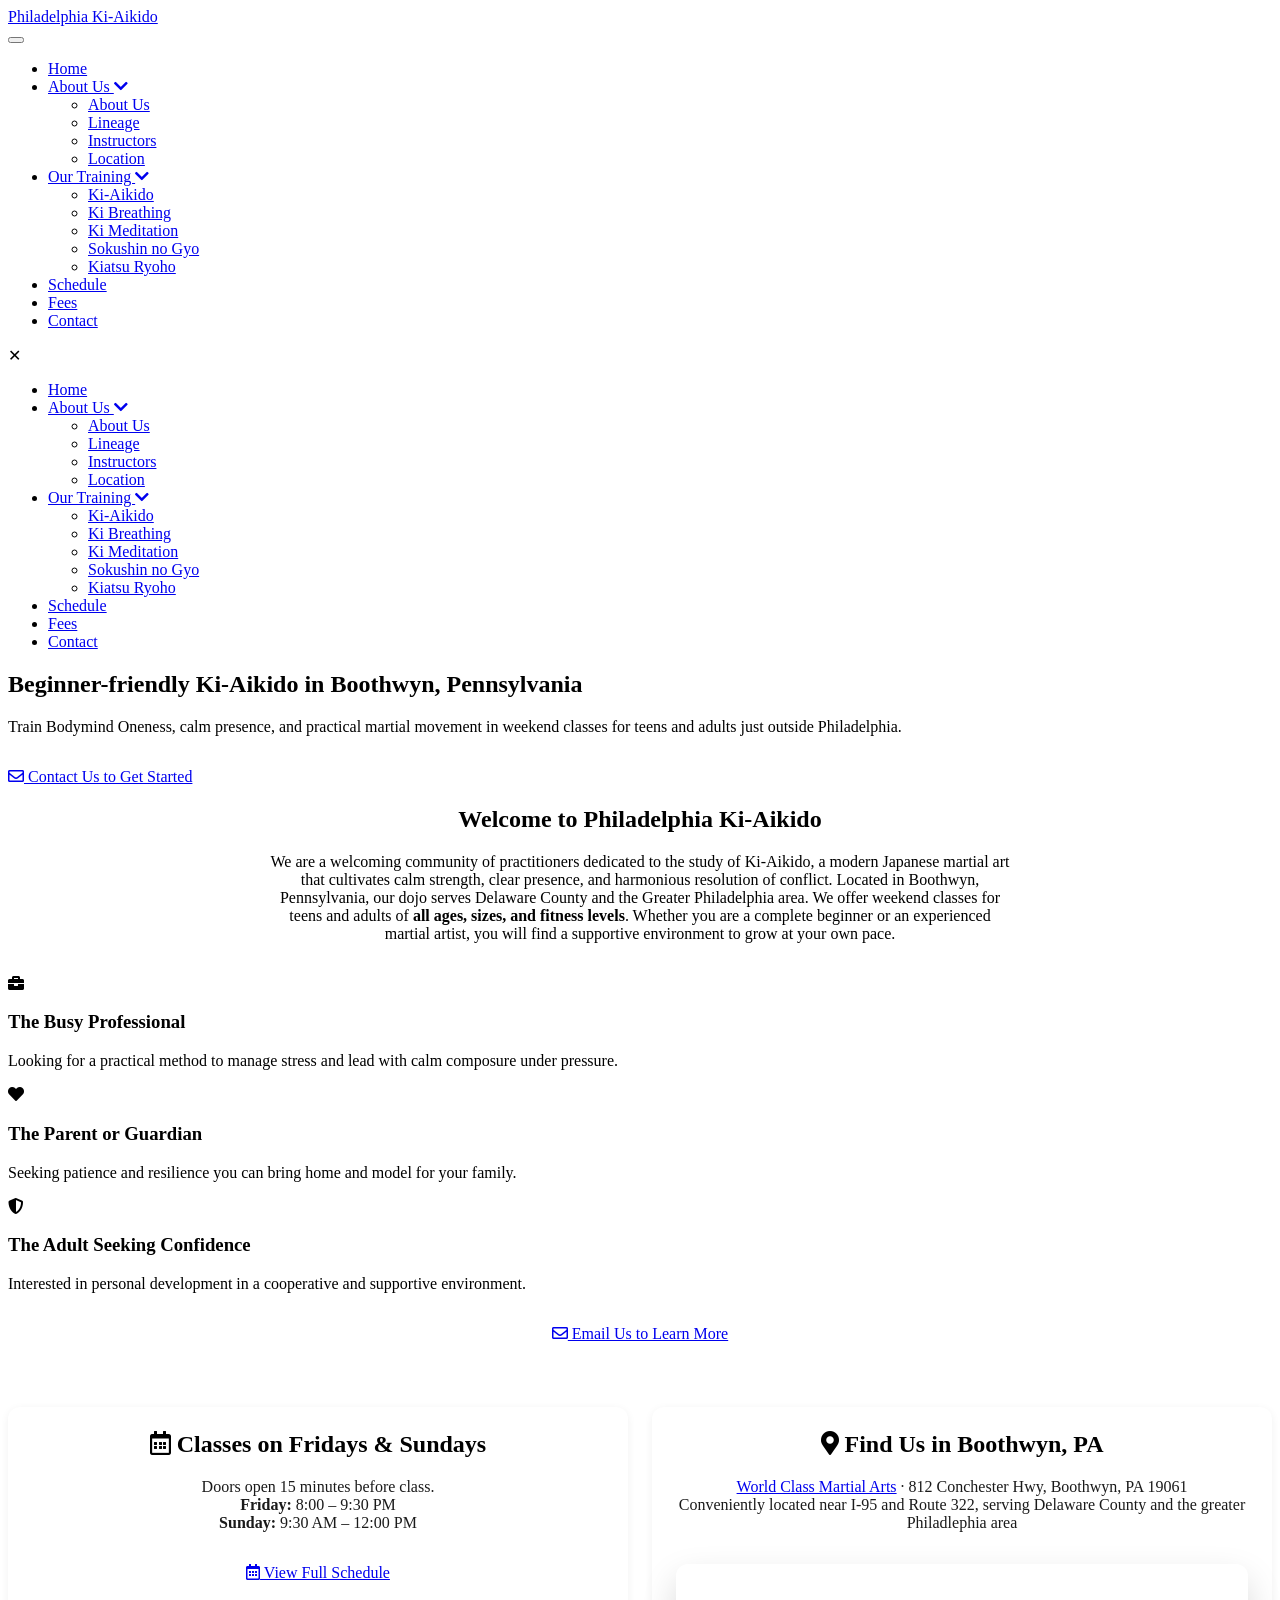
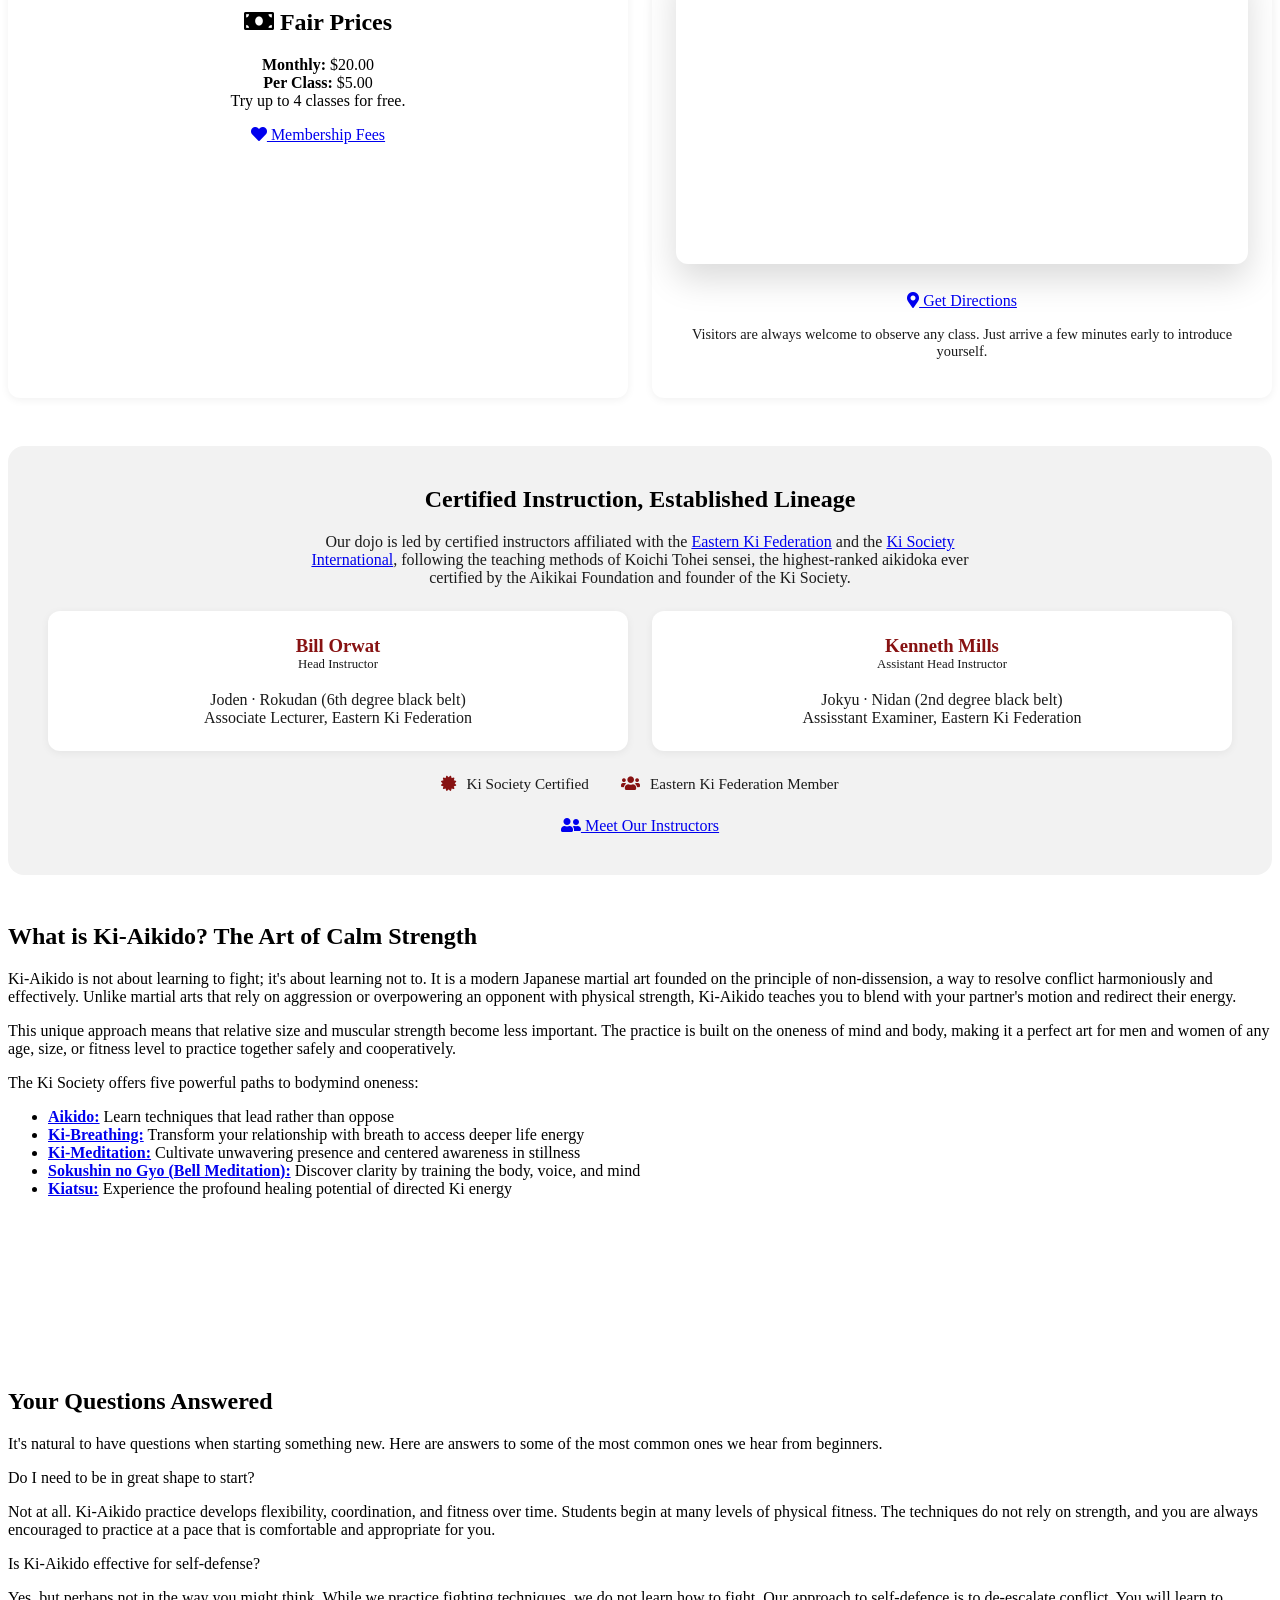
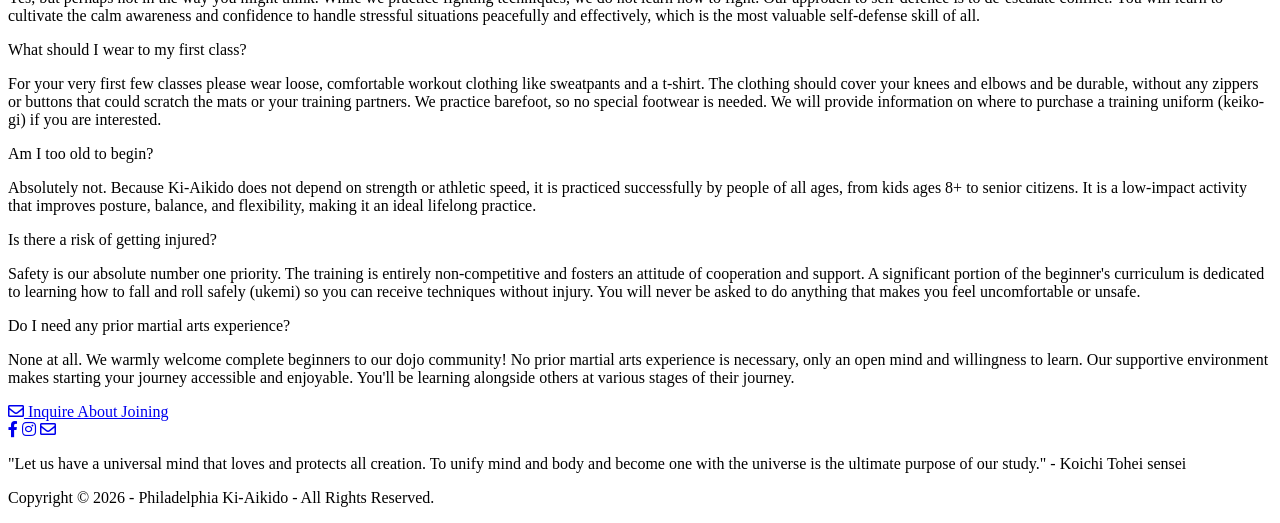
==== index.html @ 14e4bb15 "Add files via upload" ====
<!DOCTYPE html>
<html lang="en">
<head>
    <meta charset="UTF-8">
    <meta name="viewport" content="width=device-width, initial-scale=1.0">
    <title>Ki-Aikido in Boothwyn, PA | Philadelphia Ki-Aikido</title>
    <meta name="description" content="Beginner-friendly Ki-Aikido in Boothwyn, PA — serving Delaware County and the greater Philadelphia area. Friday evening and Sunday morning classes for teens and adults.">
    <link rel="icon" type="image/x-icon" href="images/ki_symbol_icon.ico">
    <link rel="stylesheet" href="css/styles.css">
    <link rel="stylesheet" href="https://cdnjs.cloudflare.com/ajax/libs/font-awesome/5.15.4/css/all.min.css">
    <link rel="preconnect" href="https://fonts.googleapis.com">
    <link rel="preconnect" href="https://fonts.gstatic.com" crossorigin>
    <link href="https://fonts.googleapis.com/css2?family=Noto+Sans:wght@400;700&family=Noto+Serif:wght@400;700&display=swap" rel="stylesheet">
</head>
<body>
    <header>
        <div class="container">
            <div class="logo">
                <a href="index.html">Philadelphia Ki-Aikido</a>
            </div>
            <nav>
                <button class="mobile-menu-btn">
                    <span class="bar"></span>
                    <span class="bar"></span>
                    <span class="bar"></span>
                </button>
                <ul class="nav-menu">
                    <li><a href="index.html" class="active">Home</a></li>
                    <li class="dropdown">
                        <a href="#">About Us <i class="fas fa-chevron-down"></i></a>
                        <ul class="dropdown-menu">
                            <li><a href="about-us.html">About Us</a></li>
                            <li><a href="background.html">Lineage</a></li>
                            <li><a href="instructors.html">Instructors</a></li>
                            <li><a href="location.html">Location</a></li>
                        </ul>
                    </li>
                    <li class="dropdown">
                        <a href="#">Our Training <i class="fas fa-chevron-down"></i></a>
                        <ul class="dropdown-menu">
                            <li><a href="classes.html">Ki-Aikido</a></li>
                            <li><a href="ki-breathing.html">Ki Breathing</a></li>
                            <li><a href="ki-meditation.html">Ki Meditation</a></li>
                            <li><a href="sokushin.html">Sokushin no Gyo</a></li>
                            <li><a href="kiatsu.html">Kiatsu Ryoho</a></li>
                        </ul>
                    </li>
                    <li><a href="schedule.html">Schedule</a></li>
                    <li><a href="fees.html">Fees</a></li>
                    <li><a href="contact-us.html">Contact</a></li>
                </ul>
            </nav>
        </div>
    </header>

    <div class="mobile-nav">
        <div class="close-btn">✕</div>
        <ul>
            <li><a href="index.html">Home</a></li>
            <li class="mobile-dropdown">
                <a href="#" class="mobile-dropdown-toggle">About Us <i class="fas fa-chevron-down"></i></a>
                <ul class="mobile-dropdown-menu">
                    <li><a href="about-us.html">About Us</a></li>
                    <li><a href="background.html">Lineage</a></li>
                    <li><a href="instructors.html">Instructors</a></li>
                    <li><a href="location.html">Location</a></li>
                </ul>
            </li>
            <li class="mobile-dropdown">
                <a href="#" class="mobile-dropdown-toggle">Our Training <i class="fas fa-chevron-down"></i></a>
                <ul class="mobile-dropdown-menu">
                    <li><a href="classes.html">Ki-Aikido</a></li>
                    <li><a href="ki-breathing.html">Ki Breathing</a></li>
                    <li><a href="ki-meditation.html">Ki Meditation</a></li>
                    <li><a href="sokushin.html">Sokushin no Gyo</a></li>
                    <li><a href="kiatsu.html">Kiatsu Ryoho</a></li>
                </ul>
            </li>
            <li><a href="schedule.html">Schedule</a></li>
            <li><a href="fees.html">Fees</a></li>
            <li><a href="contact-us.html">Contact</a></li>
        </ul>
    </div>

    <main>
        <section class="hero"> <!-- style="background-image: url('images/phl-shomen.svg');background-size: cover;" -->
            <div class="hero-content">
                <h1>Beginner-friendly Ki-Aikido in Boothwyn, Pennsylvania</h1>
                <p class="quote">Train Bodymind Oneness, calm presence, and practical martial movement in weekend classes for teens and adults just outside Philadelphia.</p>
                <div style="margin-top: 2rem;">
                    <a href="contact-us.html" class="cta-button"><i class="far fa-envelope"></i> Contact Us to Get Started</a>
                </div>
            </div>
        </section>

        <section class="content">

            <!-- About the Dojo -->
            <div style="text-align: center; max-width: 750px; margin: 0 auto 2rem;">
                <h2>Welcome to Philadelphia Ki-Aikido</h2>
                <p>We are a welcoming community of practitioners dedicated to the study of Ki-Aikido, a modern Japanese martial art that cultivates calm strength, clear presence, and harmonious resolution of conflict. Located in Boothwyn, Pennsylvania, our dojo serves Delaware County and the Greater Philadelphia area. We offer weekend classes for teens and adults of <strong>all ages, sizes, and fitness levels</strong>. Whether you are a complete beginner or an experienced martial artist, you will find a supportive environment to grow at your own pace.</p>
            </div>
            <div class="offerings-grid" style="grid-template-columns: repeat(auto-fit, minmax(250px, 1fr)); margin-bottom: 2rem;">
                <div class="offering-item">
                    <i class="fas fa-briefcase"></i>
                    <h3>The Busy Professional</h3>
                    <p>Looking for a practical method to manage stress and lead with calm composure under pressure.</p>
                </div>
                <div class="offering-item">
                    <i class="fas fa-heart"></i>
                    <h3>The Parent or Guardian</h3>
                    <p>Seeking patience and resilience you can bring home and model for your family.</p>
                </div>
                <div class="offering-item">
                    <i class="fas fa-shield-alt"></i>
                    <h3>The Adult Seeking Confidence</h3>
                    <p>Interested in personal development in a cooperative and supportive environment.</p>
                </div>
            </div>
            <div style="text-align: center; margin-bottom: 4rem;">
                <a href="contact-us.html" class="cta-button"><i class="far fa-envelope"></i> Email Us to Learn More</a>
            </div>

            <!-- Schedule, Location, and Fees Snapshot -->
            <div style="margin-bottom: 3rem;">
                <div style="display: grid; grid-template-columns: repeat(auto-fit, minmax(260px, 1fr)); gap: 1.5rem;">
                    <div style="text-align: center; background: white; border-radius: 12px; padding: 1.5rem; box-shadow: 0 2px 8px rgba(0,0,0,0.06);">
                        <h2 style="margin-top: 0;"><i class="far fa-calendar-alt"></i> Classes on Fridays &amp; Sundays</h2>
                        <p style="text-align: center; color: #1a1a1a; margin-bottom: 2rem;">Doors open 15 minutes before class.<br>
                        <strong>Friday:</strong> 8:00 &ndash; 9:30 PM<br>
                        <strong>Sunday:</strong> 9:30 AM &ndash; 12:00 PM</p>
                        <div style="text-align: center;">
                            <a href="schedule.html" class="cta-button cta-button-secondary"><i class="far fa-calendar-alt"></i> View Full Schedule</a>
                        </div>
                        <h2 style="margin-top: 0;"><br><i class="fas fa-money-bill"></i> Fair Prices</h2>
                        <p><strong>Monthly:</strong> $20.00<br>
                        <strong>Per Class:</strong> $5.00<br>
                        Try up to 4 classes for free.</p>
                        <div style="text-align: center;">
                            <a href="fees.html" class="cta-button cta-button-secondary"><i class="fas fa-heart"></i> Membership Fees</a>
                        </div>
                    </div>
                    <div style="background: white; border-radius: 12px; padding: 1.5rem; box-shadow: 0 2px 8px rgba(0,0,0,0.06);">
                        <h2 style="text-align: center; margin-top: 0;"><i class="fas fa-map-marker-alt"></i> Find Us in Boothwyn, PA</h2>
                        <p style="text-align: center; color: #1a1a1a; margin-bottom: 2rem;"><a href="https://wcma-usa.com/">World Class Martial Arts</a> · 812 Conchester Hwy, Boothwyn, PA 19061<br>Conveniently located near I-95 and Route 322, serving Delaware County and the greater Philadlephia area</p>
                        <div style="max-width: 700px; margin: 0 auto 1.5rem;">
                            <iframe src="https://www.google.com/maps/embed?pb=!1m18!1m12!1m3!1d3063.005688203521!2d-75.46343532375293!3d39.85170557153597!2m3!1f0!2f0!3f0!3m2!1i1024!2i768!4f13.1!3m3!1m2!1s0x89c6e5bed52a94df%3A0x8094f1d9784abeee!2s812%20Conchester%20Hwy%2C%20Boothwyn%2C%20PA%2019061!5e0!3m2!1sen!2sus!4v1765390815266!5m2!1sen!2sus"
                                    width="100%" height="300" style="border:0; border-radius: 12px; box-shadow: 0 15px 35px rgba(0,0,0,0.15);"
                                    allowfullscreen="" loading="lazy" referrerpolicy="no-referrer-when-downgrade" title="Location of Philadelphia Ki-Aikido on Google Maps"></iframe>
                        </div>
                        <div style="text-align: center;">
                            <a href="location.html" class="cta-button cta-button-secondary"><i class="fas fa-map-marker-alt"></i> Get Directions</a>
                        </div>
                        <p style="text-align: center; font-size: 0.9rem; color: #1a1a1a; margin-top: 1rem;">Visitors are always welcome to observe any class. Just arrive a few minutes early to introduce yourself.</p>
                    </div>
                </div>
            </div>

            <!-- Instructor Trust -->
            <div style="background: #f2f2f2; border-radius: 16px; padding: 2.5rem; margin-bottom: 3rem; text-align: center;">
                <h2 style="margin-top: 0;">Certified Instruction, Established Lineage</h2>
                <p style="max-width: 700px; margin: 0 auto 1.5rem; color: #1a1a1a;">Our dojo is led by certified instructors affiliated with the <a href="https://www.easternkifederation.org">Eastern Ki Federation</a> and the <a href="https://ki-society.com">Ki Society International</a>, following the teaching methods of Koichi Tohei sensei, the highest-ranked aikidoka ever certified by the Aikikai Foundation and founder of the Ki Society.</p>
                <div style="display: grid; grid-template-columns: repeat(auto-fit, minmax(280px, 1fr)); gap: 1.5rem; margin-top: 1.5rem;">
                    <div style="background: white; border-radius: 12px; padding: 1.5rem; box-shadow: 0 2px 8px rgba(0,0,0,0.06);">
                        <h3 style="margin-top: 0; color: #871212;">Bill Orwat <span style="font-size: 0.8rem; font-weight: normal; color: #1a1a1a; display: block;">Head Instructor</span></h3>
                        <p style="margin: 0; color: #1a1a1a;">Joden · Rokudan (6th degree black belt)<br>Associate Lecturer, Eastern Ki Federation</p>
                    </div>
                    <div style="background: white; border-radius: 12px; padding: 1.5rem; box-shadow: 0 2px 8px rgba(0,0,0,0.06);">
                        <h3 style="margin-top: 0; color: #871212;">Kenneth Mills <span style="font-size: 0.8rem; font-weight: normal; color: #1a1a1a; display: block;">Assistant Head Instructor</span></h3>
                        <p style="margin: 0; color: #1a1a1a;">Jokyu · Nidan (2nd degree black belt)<br>Assisstant Examiner, Eastern Ki Federation</p>
                    </div>
                </div>
                <div style="display: flex; gap: 2rem; justify-content: center; flex-wrap: wrap; margin-top: 1.5rem;">
                    <span style="font-size: 0.95rem; color: #1a1a1a;"><i class="fas fa-certificate" style="color: #871212; margin-right: 0.4rem;"></i> Ki Society Certified</span>
                    <span style="font-size: 0.95rem; color: #1a1a1a;"><i class="fas fa-users" style="color: #871212; margin-right: 0.4rem;"></i> Eastern Ki Federation Member</span>
                </div>
                <div style="text-align: center; margin-top: 1.5rem;">
                    <a href="instructors.html" class="cta-button cta-button-secondary"><i class="fas fa-user-friends"></i> Meet Our Instructors</a>
                </div>
            </div>

            <!-- Philosophy + Deeper Practices -->
            <div class="combined-section">
                <div class="text-content">
                    <h2>What is Ki-Aikido? The Art of Calm Strength</h2>
                    <p>Ki-Aikido is not about learning to fight; it's about learning not to. It is a modern Japanese martial art founded on the principle of non-dissension, a way to resolve conflict harmoniously and effectively. Unlike martial arts that rely on aggression or overpowering an opponent with physical strength, Ki-Aikido teaches you to blend with your partner's motion and redirect their energy.</p>
                    <p>This unique approach means that relative size and muscular strength become less important. The practice is built on the oneness of mind and body, making it a perfect art for men and women of any age, size, or fitness level to practice together safely and cooperatively.</p>

                    <div class="mind-body-paths">
                        <p>The Ki Society offers five powerful paths to bodymind oneness:</p>
                        <ul>
                            <li><strong><a href="classes.html">Aikido:</a></strong> Learn techniques that lead rather than oppose</li>
                            <li><strong><a href="ki-breathing.html">Ki-Breathing:</a></strong> Transform your relationship with breath to access deeper life energy</li>
                            <li><strong><a href="ki-meditation.html">Ki-Meditation:</a></strong> Cultivate unwavering presence and centered awareness in stillness</li>
                            <li><strong><a href="sokushin.html">Sokushin no Gyo (Bell Meditation):</a></strong> Discover clarity by training the body, voice, and mind</li>
                            <li><strong><a href="kiatsu.html">Kiatsu:</a></strong> Experience the profound healing potential of directed Ki energy</li>
                        </ul>
                    </div>
                </div>
                <div class="video-sidebar">
                    <div class="video-container-small">
                        <iframe src="https://player.vimeo.com/video/23501589" frameborder="0" allow="autoplay; fullscreen; picture-in-picture" allowfullscreen></iframe>
                    </div>
                </div>
            </div>

            <!-- FAQ -->
            <h2>Your Questions Answered</h2>
            <p>It's natural to have questions when starting something new. Here are answers to some of the most common ones we hear from beginners.</p>

            <div class="faq-section">
                <div class="faq-item">
                    <div class="faq-question">Do I need to be in great shape to start?</div>
                    <div class="faq-answer">
                        <p>Not at all. Ki-Aikido practice develops flexibility, coordination, and fitness over time. Students begin at many levels of physical fitness. The techniques do not rely on strength, and you are always encouraged to practice at a pace that is comfortable and appropriate for you.</p>
                    </div>
                </div>
                <div class="faq-item">
                    <div class="faq-question">Is Ki-Aikido effective for self-defense?</div>
                    <div class="faq-answer">
                        <p>Yes, but perhaps not in the way you might think. While we practice fighting techniques, we do not learn how to fight. Our approach to self-defence is to de-escalate conflict. You will learn to cultivate the calm awareness and confidence to handle stressful situations peacefully and effectively, which is the most valuable self-defense skill of all.</p>
                    </div>
                </div>
                <div class="faq-item">
                    <div class="faq-question">What should I wear to my first class?</div>
                    <div class="faq-answer">
                        <p>For your very first few classes please wear loose, comfortable workout clothing like sweatpants and a t-shirt. The clothing should cover your knees and elbows and be durable, without any zippers or buttons that could scratch the mats or your training partners. We practice barefoot, so no special footwear is needed. We will provide information on where to purchase a training uniform (keiko-gi) if you are interested.</p>
                    </div>
                </div>
                <div class="faq-item">
                    <div class="faq-question">Am I too old to begin?</div>
                    <div class="faq-answer">
                        <p>Absolutely not. Because Ki-Aikido does not depend on strength or athletic speed, it is practiced successfully by people of all ages, from kids ages 8+ to senior citizens. It is a low-impact activity that improves posture, balance, and flexibility, making it an ideal lifelong practice.</p>
                    </div>
                </div>
                <div class="faq-item">
                    <div class="faq-question">Is there a risk of getting injured?</div>
                    <div class="faq-answer">
                        <p>Safety is our absolute number one priority. The training is entirely non-competitive and fosters an attitude of cooperation and support. A significant portion of the beginner's curriculum is dedicated to learning how to fall and roll safely (ukemi) so you can receive techniques without injury. You will never be asked to do anything that makes you feel uncomfortable or unsafe.</p>
                    </div>
                </div>
                <div class="faq-item">
                    <div class="faq-question">Do I need any prior martial arts experience?</div>
                    <div class="faq-answer">
                        <p>None at all. We warmly welcome complete beginners to our dojo community! No prior martial arts experience is necessary, only an open mind and willingness to learn. Our supportive environment makes starting your journey accessible and enjoyable. You'll be learning alongside others at various stages of their journey.</p>
                    </div>
                </div>
            </div>

            <div class="cta-buttons">
                <a href="contact-us.html" class="cta-button"><i class="far fa-envelope"></i> Inquire About Joining</a>
            </div>

        </section>
    </main>

    <footer>
        <div class="footer-content">
            <div class="social-links">
                <a href="http://facebook.com/PHLKiAikido" target="_blank" title="Follow us on Facebook"><i class="fab fa-facebook-f"></i></a>
                <a href="https://www.instagram.com/phl_ki_aikido/" target="_blank" title="Follow us on Instagram"><i class="fab fa-instagram"></i></a>
                <a href="mailto:krmills.easternkifederation@gmail.com" title="Email us"><i class="far fa-envelope"></i></a>
            </div>
            <div class="footer-quote">
                <p>"Let us have a universal mind that loves and protects all creation. To unify mind and body and become one with the universe is the ultimate purpose of our study." - Koichi Tohei sensei</p>
            </div>
            <div class="copyright">
                <p>Copyright &copy; 2026 - Philadelphia Ki-Aikido - All Rights Reserved.</p>
            </div>
        </div>
    </footer>

    <script src="js/script.js"></script>
</body>
</html>
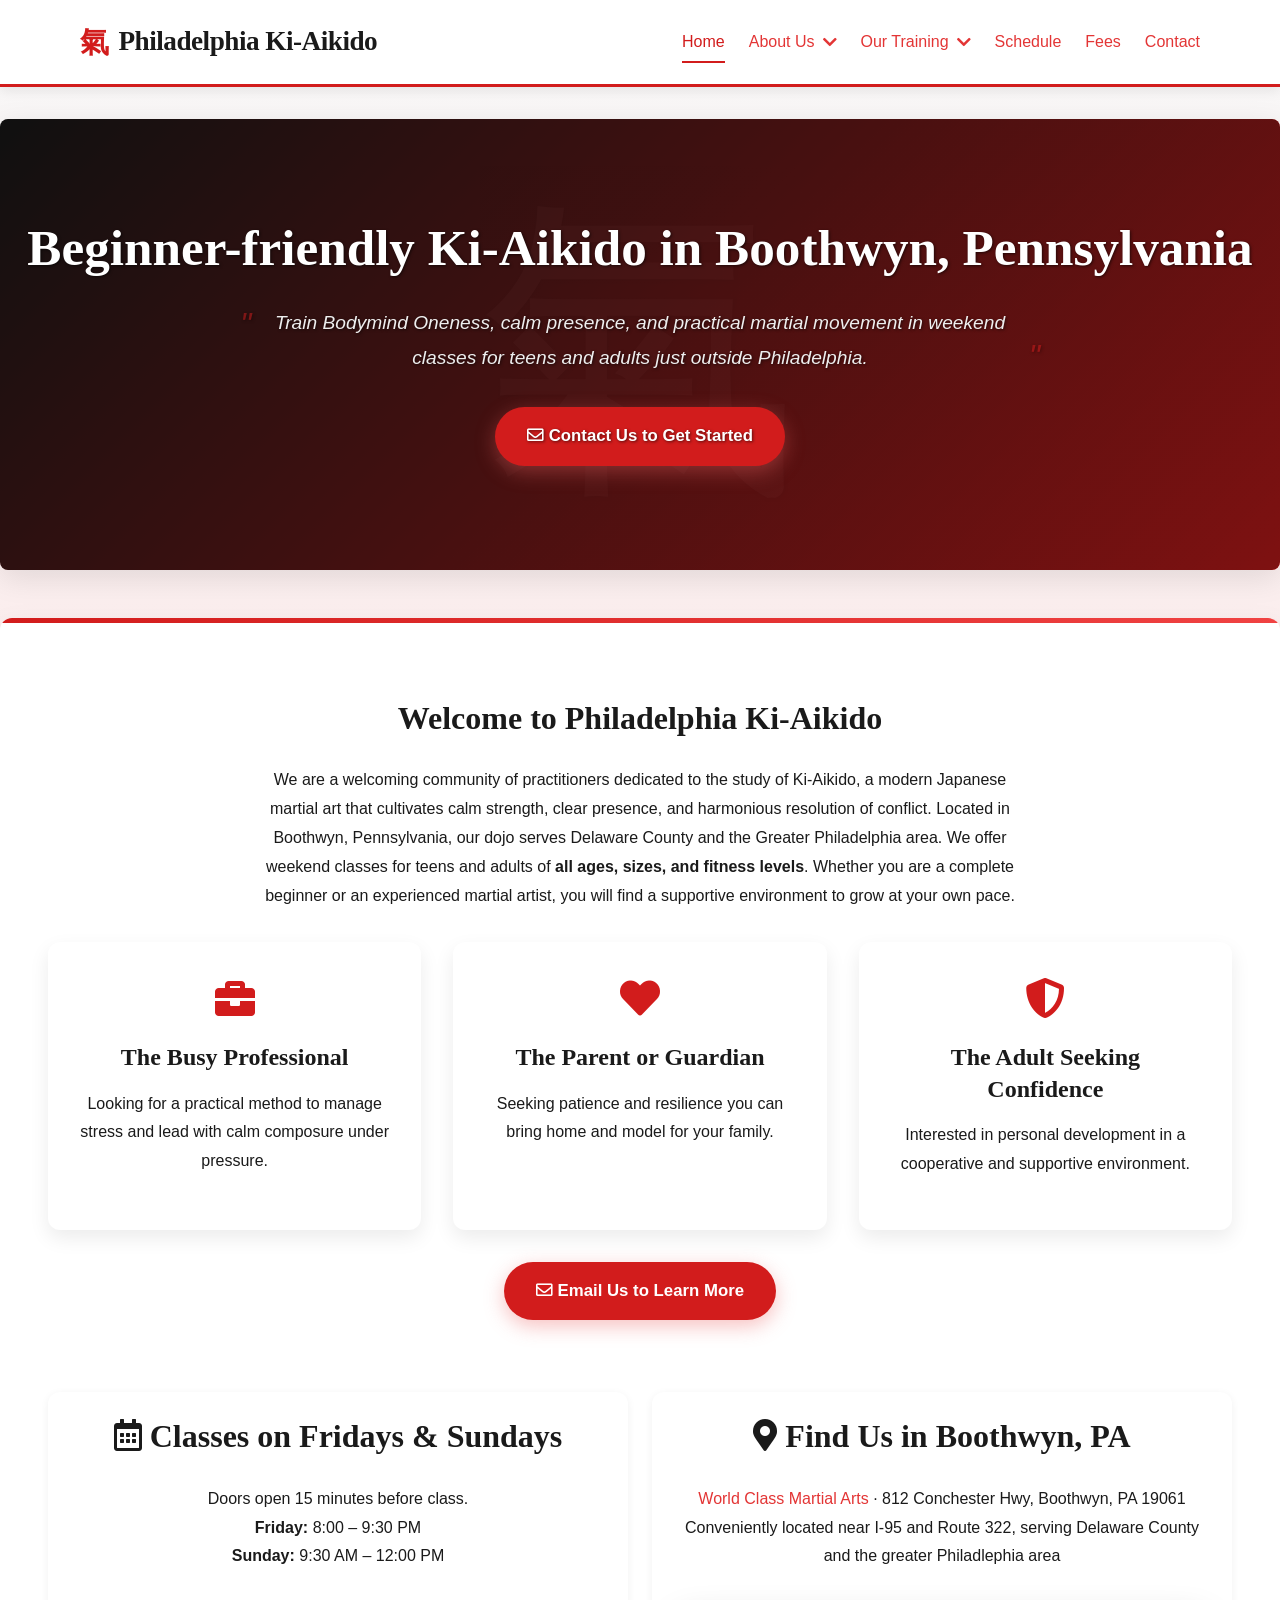
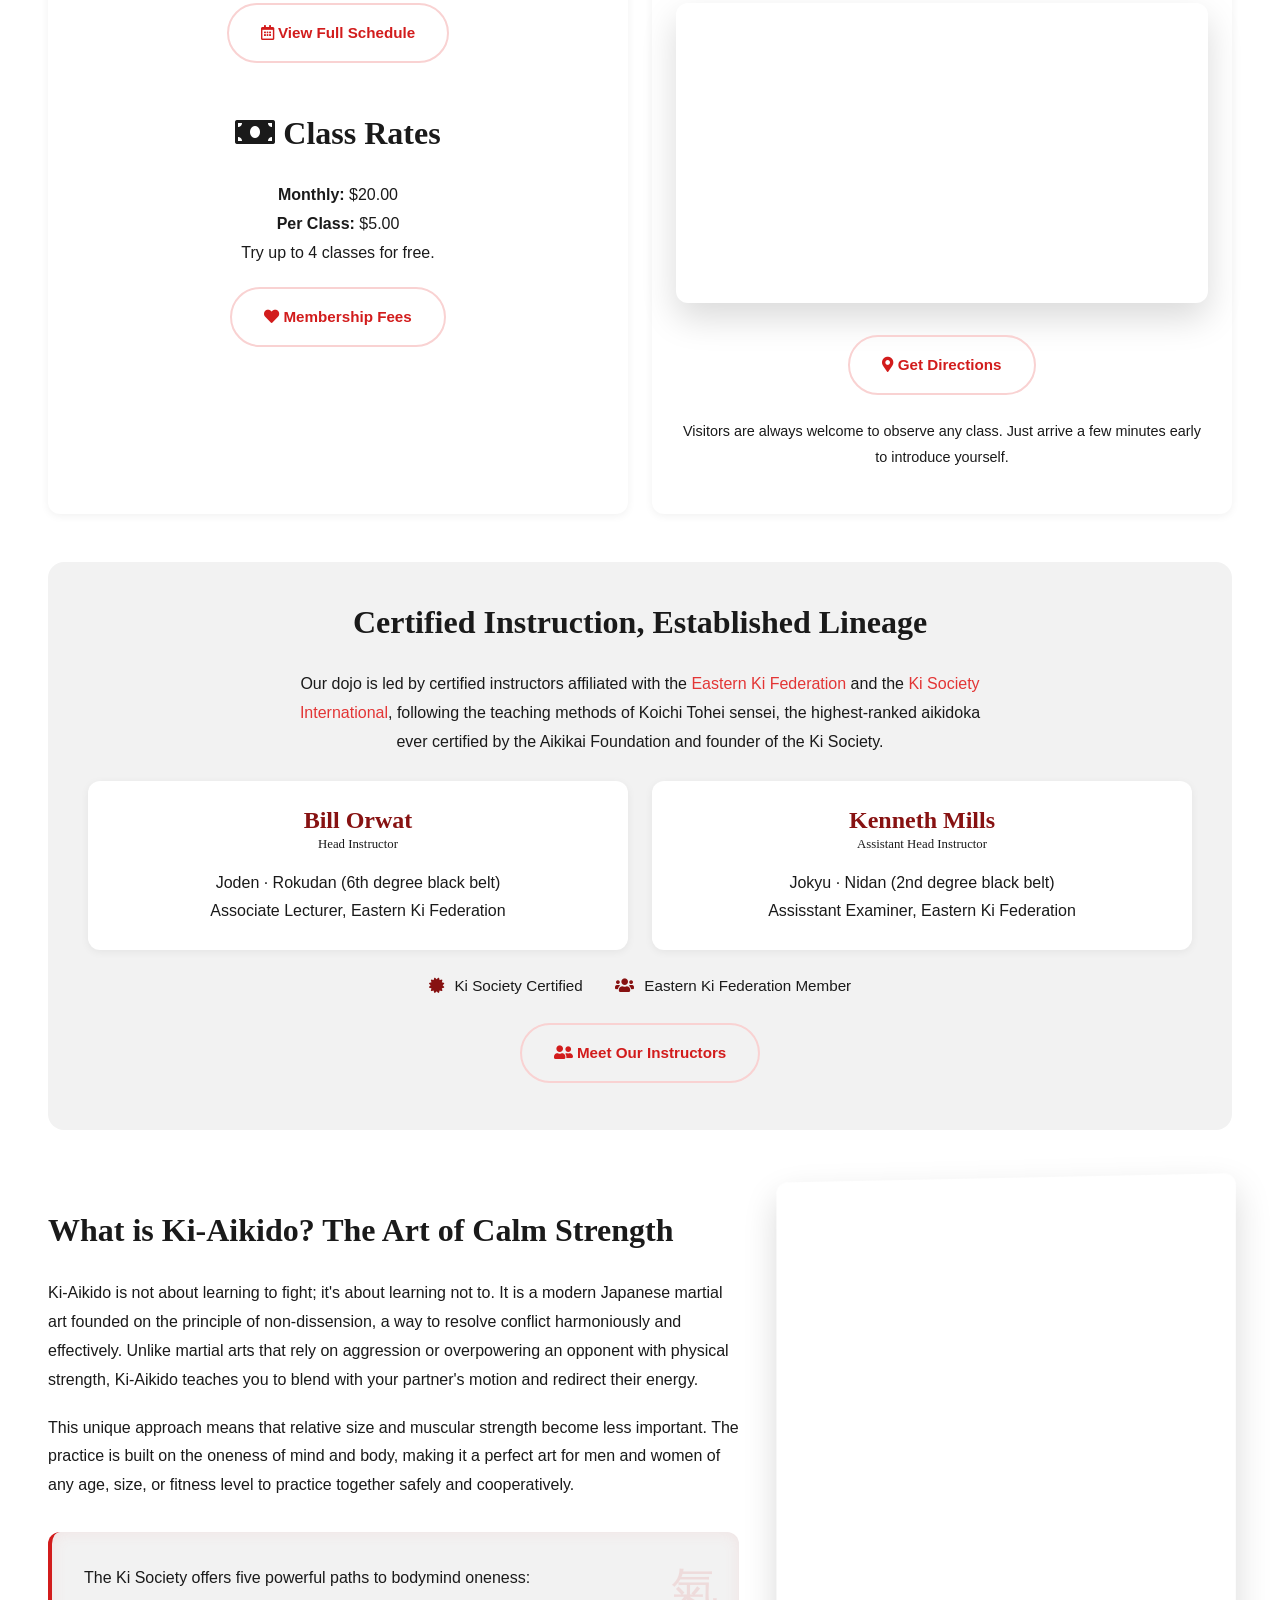
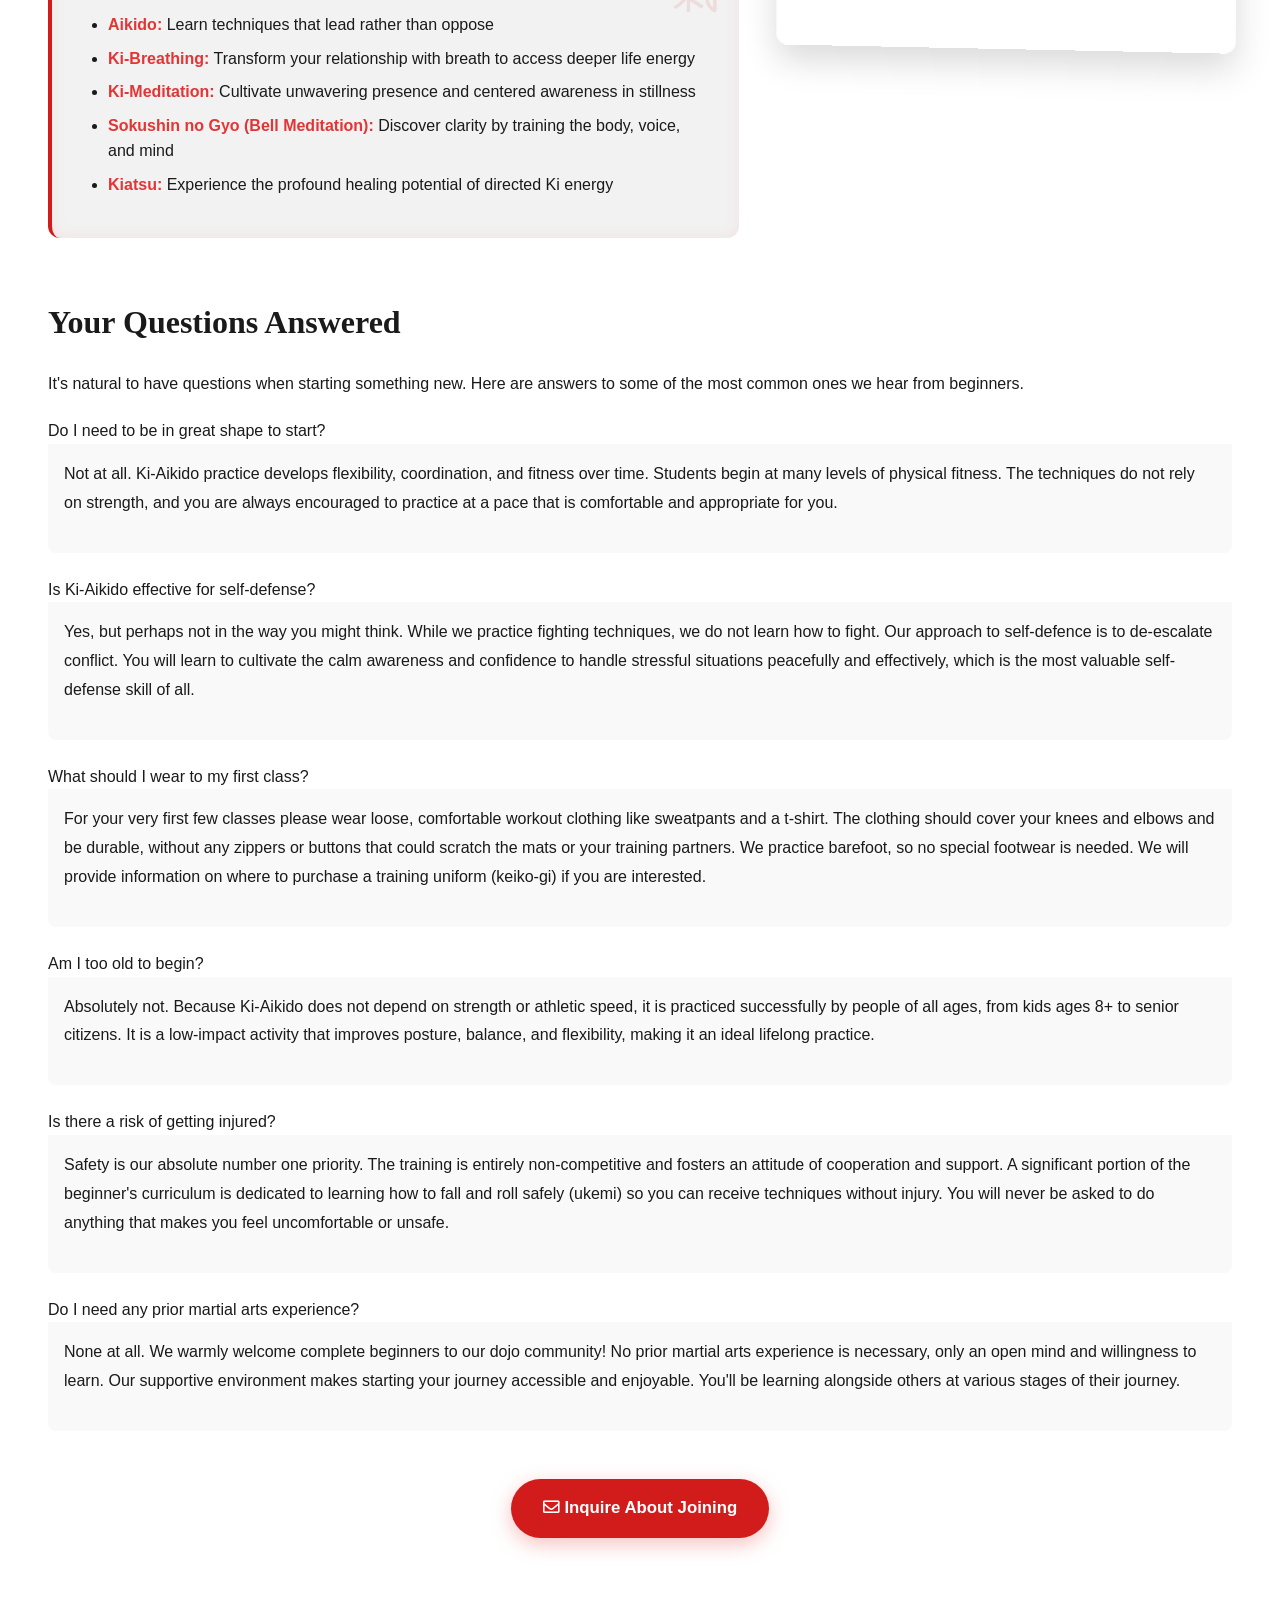
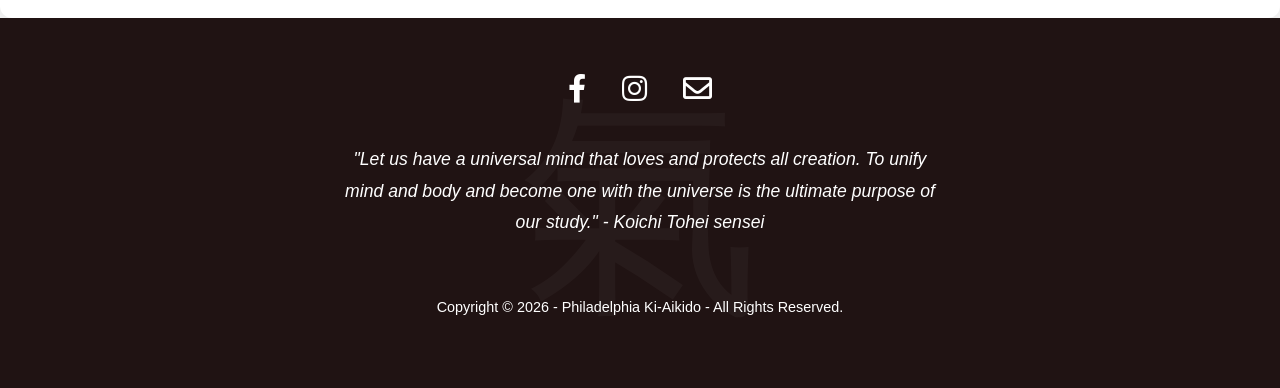
==== commit 726c37d9: "Update index.html" ====
--- a/index.html
+++ b/index.html
@@ -132,7 +132,7 @@
                         <div style="text-align: center;">
                             <a href="schedule.html" class="cta-button cta-button-secondary"><i class="far fa-calendar-alt"></i> View Full Schedule</a>
                         </div>
-                        <h2 style="margin-top: 0;"><br><i class="fas fa-money-bill"></i> Fair Prices</h2>
+                        <h2 style="margin-top: 0;"><br><i class="fas fa-money-bill"></i> Class Rates</h2>
                         <p><strong>Monthly:</strong> $20.00<br>
                         <strong>Per Class:</strong> $5.00<br>
                         Try up to 4 classes for free.</p>
--- a/css/styles.css
+++ b/css/styles.css
@@ -0,0 +1,1080 @@
+/* Reset and base styles */
+* {
+    margin: 0;
+    padding: 0;
+    box-sizing: border-box;
+}
+
+body {
+    font-family: 'Noto Sans', Arial, sans-serif;
+    line-height: 1.6;
+    color: #1a1a1a;
+    background-color: #f8f8f8;
+    background-image: linear-gradient(to bottom, #f8f8f8, #fce9e9 100%);
+    background-attachment: fixed;
+}
+
+a {
+    text-decoration: none;
+    color: #e33535;
+    transition: color 0.3s, border-bottom 0.3s;
+}
+
+a:hover {
+    color: #d21c1c;
+}
+
+ul {
+    list-style: none;
+}
+
+h1, h2, h3, h4, h5, h6 {
+    font-family: 'Noto Serif', Georgia, serif;
+    font-weight: 700;
+    line-height: 1.3;
+}
+
+h2 {
+    margin: 2rem 0 1.2rem;
+    color: #1a1a1a;
+    font-size: 2rem;
+    position: relative;
+    padding-bottom: 0.5rem;
+}
+
+
+h3 {
+    margin: 1.5rem 0 1rem;
+    color: #871212;
+    font-size: 1.5rem;
+}
+
+p {
+    margin-bottom: 1.2rem;
+    line-height: 1.8;
+}
+
+/* Container for layout */
+.container {
+    width: 90%;
+    max-width: 1200px;
+    margin: 0 auto;
+    padding: 0 1rem;
+}
+
+@media (max-width: 768px) {
+    .container {
+        width: 95%;
+        padding: 0 0.5rem;
+    }
+}
+
+/* Header styles */
+header {
+    background-color: #fff;
+    box-shadow: 0 4px 12px rgba(0,0,0,0.08);
+    padding: 1.2rem 0;
+    position: sticky;
+    top: 0;
+    z-index: 1000;
+    border-bottom: 3px solid #d21c1c;
+}
+
+header .container {
+    display: flex;
+    justify-content: space-between;
+    align-items: center;
+}
+
+.logo a {
+    font-size: 1.7rem;
+    font-weight: bold;
+    color: #1a1a1a;
+    font-family: 'Noto Serif', Georgia, serif;
+    letter-spacing: -0.5px;
+    display: flex;
+    align-items: center;
+}
+
+.logo a::before {
+    content: '氣';
+    display: inline-block;
+    margin-right: 10px;
+    color: #d21c1c;
+    font-size: 1.8rem;
+}
+
+nav {
+    display: flex;
+    align-items: center;
+}
+
+.nav-menu {
+    display: flex;
+    align-items: center;
+}
+
+.nav-menu li {
+    position: relative;
+    margin-left: 1.5rem;
+}
+
+.nav-menu a {
+    padding: 0.5rem 0;
+    position: relative;
+    display: flex;
+    align-items: center;
+    gap: 0.5rem;
+}
+
+.nav-menu a:hover,
+.nav-menu a.active {
+    color: #d21c1c;
+}
+
+.nav-menu a:hover::after,
+.nav-menu a.active::after {
+    content: '';
+    position: absolute;
+    left: 0;
+    bottom: 0;
+    width: 100%;
+    height: 2px;
+    background-color: #d21c1c;
+}
+
+/* Dropdown menus */
+.dropdown-menu {
+    position: absolute;
+    top: 100%;
+    left: 0;
+    background-color: #fff;
+    box-shadow: 0 2px 5px rgba(0,0,0,0.1);
+    min-width: 200px;
+    border-radius: 4px;
+    padding: 0.5rem 0;
+    z-index: 100;
+    display: none;
+}
+
+.dropdown:hover .dropdown-menu {
+    display: block;
+}
+
+.dropdown-menu li {
+    margin: 0;
+}
+
+.dropdown-menu a {
+    padding: 0.5rem 1rem;
+    display: block;
+}
+
+.dropdown-menu a:hover::after,
+.dropdown-menu a.active::after {
+    display: none;
+}
+
+.dropdown-menu a:hover {
+    background-color: #fce9e9;
+}
+
+/* Mobile menu button */
+.mobile-menu-btn {
+    display: none;
+    flex-direction: column;
+    justify-content: space-between;
+    width: 30px;
+    height: 21px;
+    background: none;
+    border: none;
+    cursor: pointer;
+    padding: 0;
+}
+
+.mobile-menu-btn .bar {
+    display: block;
+    width: 100%;
+    height: 3px;
+    background-color: #333;
+}
+
+/* Mobile navigation */
+.mobile-nav {
+    position: fixed;
+    top: 0;
+    right: -100%;
+    width: 80%;
+    max-width: 300px;
+    height: 100vh;
+    background-color: #fff;
+    box-shadow: -2px 0 5px rgba(0,0,0,0.1);
+    padding: 2rem;
+    transition: right 0.3s ease;
+    z-index: 1000;
+    overflow-y: auto;
+}
+
+.mobile-nav.active {
+    right: 0;
+}
+
+.close-btn {
+    position: absolute;
+    top: 1rem;
+    right: 1rem;
+    font-size: 1.5rem;
+    cursor: pointer;
+}
+
+.mobile-nav ul {
+    margin-top: 2rem;
+}
+
+.mobile-nav li {
+    margin-bottom: 1rem;
+}
+
+.mobile-dropdown-menu {
+    display: none;
+    margin-left: 1rem;
+    margin-top: 0.5rem;
+}
+
+.mobile-dropdown-menu.active {
+    display: block;
+}
+
+.mobile-dropdown-toggle {
+    display: flex;
+    justify-content: space-between;
+    align-items: center;
+}
+
+.mobile-dropdown-toggle i {
+    transition: transform 0.3s;
+}
+
+.mobile-dropdown-toggle.active i {
+    transform: rotate(180deg);
+}
+
+/* Main content styles */
+main {
+    padding: 2rem 0 0 0;
+}
+
+.hero {
+    text-align: center;
+    padding: 6rem 1rem; /* Adjusted padding */
+    /* background-color: #fce9e9; */
+    /* background-image: linear-gradient(135deg, #fce9e9 0%, #e6eeff 100%); */
+    background: linear-gradient(135deg, #1a1a1a 0%, #d21c1c 100%);
+    color: #fff; /* Changed default text color */
+    text-shadow: 1px 1px 3px rgba(0, 0, 0, 0.6); /* Added text shadow */
+    border-radius: 8px;
+    margin-bottom: 3rem;
+    position: relative;
+    overflow: hidden;
+    box-shadow: 0 8px 30px rgba(0,0,0,0.1);
+}
+
+.hero::before {
+    content: '氣';
+    position: absolute;
+    font-size: 20rem;
+    opacity: 0.05;
+    top: 50%;
+    left: 50%;
+    transform: translate(-50%, -50%);
+    color: #f3a5a5;
+    z-index: 0; /* Keep Ki symbol behind overlay */
+}
+
+/* Added overlay for hero */
+.hero::after {
+    content: '';
+    position: absolute;
+    top: 0;
+    left: 0;
+    width: 100%;
+    height: 100%;
+    background-color: rgba(0, 0, 0, 0.4); /* Dark overlay */
+    z-index: 0; /* Behind content, above background image */
+    border-radius: 8px; /* Match parent */
+}
+
+.hero-content {
+    position: relative;
+    z-index: 1; /* Ensure content is above overlay */
+}
+
+.hero h1 {
+    font-size: 3.2rem;
+    margin-bottom: 1.5rem;
+    color: #fff; /* Adjusted for contrast */
+    /* text-shadow: 1px 1px 2px rgba(0,0,0,0.1); */ /* Replaced by hero text-shadow */
+}
+
+.quote {
+    font-style: italic;
+    color: #eee; /* Adjusted for contrast */
+    max-width: 800px;
+    margin: 1.5rem auto;
+    font-size: 1.2rem;
+    line-height: 1.8;
+    position: relative;
+    padding: 0 2rem;
+}
+
+.quote::before,
+.quote::after {
+    content: '"';
+    font-size: 2rem;
+    color: #d21c1c;
+    position: absolute;
+    opacity: 0.5;
+}
+
+.quote::before {
+    left: 0;
+    top: -10px;
+}
+
+.quote::after {
+    right: 0;
+    bottom: -10px;
+}
+
+.content {
+    background-color: #fff;
+    padding: 3rem;
+    border-radius: 12px;
+    box-shadow: 0 10px 30px rgba(0,0,0,0.08);
+    position: relative;
+    overflow: hidden;
+}
+
+.content::before {
+    content: '';
+    position: absolute;
+    top: 0;
+    left: 0;
+    width: 100%;
+    height: 5px;
+    background: linear-gradient(90deg, #d21c1c, #f04242); /* 6a5acd */
+}
+
+/* Schedule & Fees Grid */
+.schedule-fees-grid {
+    display: grid;
+    grid-template-columns: repeat(auto-fit, minmax(300px, 1fr)); /* Use auto-fit for flexibility */
+    gap: 2rem;
+    margin: 2rem 0;
+}
+
+.schedule-item,
+.fee-item {
+    background-color: #f9f9f9;
+    padding: 1.5rem;
+    border-radius: 8px;
+    box-shadow: 0 2px 4px rgba(0,0,0,0.05);
+}
+
+/* Fees page styles - .fee-table selector removed as grid handles layout now */
+
+.fee-item h3,
+.schedule-item h3 { /* Add icons to headers */
+    display: flex;
+    align-items: center;
+    gap: 0.5rem;
+}
+
+
+.note {
+    background-color: #fce9e9;
+    padding: 1rem;
+    border-left: 4px solid #d21c1c;
+    margin: 2rem 0;
+}
+
+/* Location page styles */
+.location-info {
+    display: grid;
+    grid-template-columns: 1fr 2fr;
+    gap: 2rem;
+    margin-bottom: 2rem;
+}
+
+.directions {
+    margin: 2rem 0;
+}
+
+.direction-item {
+    margin-bottom: 1.5rem;
+}
+
+.direction-item ol {
+    margin-left: 1.5rem;
+    list-style-type: decimal;
+}
+
+/* Instructors page styles */
+.instructor {
+    margin-bottom: 3rem;
+}
+
+.instructor-info {
+    display: grid;
+    grid-template-columns: 1fr 3fr;
+    gap: 2rem;
+}
+
+.instructor-image img {
+    width: 100%;
+    border-radius: 8px;
+}
+
+/* Events page styles */
+.event {
+    margin-bottom: 3rem;
+    padding-bottom: 2rem;
+    border-bottom: 1px solid #eee;
+}
+
+.event:last-child {
+    border-bottom: none;
+}
+
+.event-details {
+    background-color: #f9f9f9;
+    padding: 1rem;
+    border-radius: 8px;
+    margin: 1rem 0;
+}
+
+.event-description ul {
+    margin-left: 1.5rem;
+    list-style-type: disc;
+    margin-bottom: 1rem;
+}
+
+/* FAQs page styles */
+.faq-section {
+    margin-bottom: 3rem;
+}
+
+.faq-item {
+    margin-bottom: 1.5rem;
+}
+
+.faq-item h3 {
+    background-color: #fce9e9;
+    padding: 0.8rem;
+    border-radius: 8px 8px 0 0;
+    cursor: pointer;
+}
+
+.faq-answer {
+    padding: 1rem;
+    background-color: #f9f9f9;
+    border-radius: 0 0 8px 8px;
+}
+
+/* Contact page styles */
+.contact-info {
+    margin-bottom: 2rem;
+}
+
+.contact-form {
+    margin: 2rem 0;
+}
+
+.form-group {
+    margin-bottom: 1.5rem;
+}
+
+.form-group label {
+    display: block;
+    margin-bottom: 0.5rem;
+    font-weight: bold;
+}
+
+.form-group input,
+.form-group select,
+.form-group textarea {
+    width: 100%;
+    padding: 0.8rem;
+    border: 1px solid #ddd;
+    border-radius: 4px;
+    font-family: inherit;
+    font-size: 1rem;
+}
+
+.submit-btn {
+    background-color: #d21c1c;
+    color: white;
+    border: none;
+    padding: 0.8rem 1.5rem;
+    border-radius: 4px;
+    cursor: pointer;
+    font-size: 1rem;
+    transition: background-color 0.3s;
+}
+
+.submit-btn:hover {
+    background-color: #e33535;
+}
+
+.social-icons {
+    display: flex;
+    gap: 1.5rem;
+    margin-top: 1rem;
+}
+
+.social-icons a {
+    display: flex;
+    align-items: center;
+    gap: 0.5rem;
+}
+
+/* Footer styles */
+footer {
+    background-color: #201313;
+    color: #fff;
+    padding: 3rem 5%;
+    text-align: center;
+    /* margin-top: 5rem; */
+    position: relative;
+    overflow: hidden;
+}
+
+footer::before {
+    content: '氣';
+    position: absolute;
+    font-size: 15rem;
+    opacity: 0.03;
+    top: 50%;
+    left: 50%;
+    transform: translate(-50%, -50%);
+    color: #fff;
+}
+
+.footer-content {
+    position: relative;
+    z-index: 1;
+}
+
+.social-links {
+    margin-bottom: 2rem;
+}
+
+.social-links a {
+    color: #fff;
+    font-size: 1.8rem;
+    margin: 0 1rem;
+    display: inline-block;
+    transition: all 0.3s ease;
+}
+
+.social-links a:hover {
+    color: #d21c1c;
+    transform: translateY(-5px);
+}
+
+.footer-quote {
+    max-width: 600px;
+    margin: 0 auto 2rem;
+    font-style: italic;
+    color: #fff;
+    font-size: 1.1rem;
+}
+
+.copyright {
+    font-size: 0.9rem;
+    color: #fff;
+    padding-top: 1.5rem;
+}
+
+/* Responsive styles */
+@media (max-width: 1024px) {
+    .nav-menu {
+        display: none;
+    }
+    
+    .mobile-menu-btn {
+        display: flex;
+    }
+    
+    .location-info,
+    .instructor-info {
+        grid-template-columns: 1fr;
+    }
+}
+
+@media (max-width: 768px) {
+    .hero h1 {
+        font-size: 2rem;
+    }
+    
+    /* .schedule and .fee-table selectors removed */
+}
+
+/* Home page CTA buttons */
+.cta-buttons {
+    display: flex;
+    gap: 1rem;
+    margin: 2rem 0;
+    justify-content: center;
+}
+
+@media (max-width: 768px) {
+    .cta-buttons {
+        flex-direction: column;
+        align-items: center;
+    }
+    
+    .cta-button {
+        width: 100%;
+        text-align: center;
+    }
+}
+
+.cta-button {
+    display: inline-block;
+    background-color: #d21c1c;
+    color: white;
+    padding: 1rem 2rem;
+    border-radius: 50px;
+    font-weight: bold;
+    font-size: 1.05rem;
+    transition: all 0.3s ease;
+    box-shadow: 0 6px 20px rgba(234, 98, 98, 0.4);
+    position: relative;
+    overflow: hidden;
+    z-index: 1;
+}
+
+.cta-button::before {
+    content: '';
+    position: absolute;
+    top: 0;
+    left: -100%;
+    width: 100%;
+    height: 100%;
+    background: linear-gradient(90deg, transparent, rgba(255, 255, 255, 0.2), transparent);
+    transition: left 0.7s ease;
+    z-index: -1;
+}
+
+.cta-button:hover {
+    background-color: #e33535;
+    color: white;
+    transform: translateY(-3px);
+    box-shadow: 0 7px 20px rgba(234, 98, 98, 0.4);
+}
+
+.cta-button:hover::before {
+    left: 100%;
+}
+
+.cta-button-green {
+    background-color: #2ea043;
+    box-shadow: 0 4px 15px rgba(46, 160, 67, 0.3);
+}
+
+.cta-button-green:hover {
+    background-color: #26883a;
+    box-shadow: 0 7px 20px rgba(46, 160, 67, 0.4);
+}
+
+.cta-button-secondary {
+    background-color: transparent;
+    color: #d21c1c;
+    border: 2px solid #f9d2d2;
+    box-shadow: none;
+    font-size: 0.95rem;
+    font-weight: 600;
+}
+
+.cta-button-secondary::before {
+    display: none;
+}
+
+.cta-button-secondary:hover {
+    background-color: #fce9e9;
+    color: #e33535;
+    border-color: #d21c1c;
+    box-shadow: none;
+    transform: translateY(-2px);
+}
+
+/* Combined section with video sidebar */
+.combined-section {
+    display: grid;
+    grid-template-columns: 3fr 2fr;
+    gap: 2rem;
+    margin: 2rem 0;
+}
+
+.text-content {
+    order: 1;
+}
+
+.video-sidebar {
+    order: 2;
+}
+
+.video-container-small {
+    position: relative;
+    padding-bottom: 100%; /* Square aspect ratio */
+    height: 0;
+    overflow: hidden;
+    border-radius: 12px;
+    box-shadow: 0 15px 35px rgba(0,0,0,0.15);
+    transform: perspective(1000px) rotateY(-5deg);
+    transition: transform 0.5s ease;
+    border: 5px solid white;
+}
+
+.video-container-small:hover {
+    transform: perspective(1000px) rotateY(0deg);
+}
+
+.video-container-small iframe {
+    position: absolute;
+    top: 0;
+    left: 0;
+    width: 100%;
+    height: 100%;
+}
+
+.sidebar-image {
+    width: 100%;
+    border-radius: 12px;
+    box-shadow: 0 15px 35px rgba(0,0,0,0.15);
+    transform: perspective(1000px) rotateY(-5deg);
+    transition: transform 0.5s ease;
+    border: 5px solid white;
+}
+
+.sidebar-image:hover {
+    transform: perspective(1000px) rotateY(0deg);
+}
+
+.mind-body-paths {
+    background-color: #f2f2f2; /* fce9e9 */
+    padding: 2rem;
+    border-radius: 12px;
+    margin: 2rem 0;
+    box-shadow: inset 0 0 15px rgba(234, 98, 98, 0.1);
+    border-left: 4px solid #d21c1c;
+    position: relative;
+}
+
+.mind-body-paths::before {
+    content: '氣';
+    position: absolute;
+    right: 20px;
+    top: 20px;
+    font-size: 3rem;
+    opacity: 0.1;
+    color: #d21c1c;
+}
+
+.mind-body-paths ul {
+    margin: 1rem 0 0.5rem 1.5rem;
+    list-style-type: disc;
+}
+
+.mind-body-paths li {
+    margin-bottom: 0.5rem;
+}
+
+/* Offerings grid */
+.offerings-grid {
+    display: grid;
+    grid-template-columns: repeat(auto-fill, minmax(300px, 1fr));
+    gap: 2rem;
+    margin: 2rem 0;
+}
+
+.offering-item {
+    background-color: #fff;
+    padding: 2rem;
+    border-radius: 12px;
+    box-shadow: 0 8px 20px rgba(0,0,0,0.08);
+    text-align: center;
+    transition: all 0.3s ease;
+    border-top: 4px solid transparent;
+}
+
+.offering-item:hover {
+    transform: translateY(-5px);
+    border-top: 4px solid #d21c1c;
+}
+
+.offering-item i {
+    font-size: 2.5rem;
+    color: #d21c1c;
+    margin-bottom: 1rem;
+    display: block;
+}
+
+.offering-item h3 {
+    margin-bottom: 1rem;
+    color: #1a1a1a;
+}
+
+/* Testimonial styles */
+.testimonial {
+    background-color: #f9f9f9;
+    padding: 2rem;
+    border-radius: 12px;
+    margin: 2rem 0;
+    position: relative;
+    font-style: italic;
+    box-shadow: 0 5px 15px rgba(0,0,0,0.05);
+}
+
+.testimonial::before {
+    content: '"';
+    position: absolute;
+    top: 10px;
+    left: 10px;
+    font-size: 5rem;
+    color: #d21c1c;
+    opacity: 0.1;
+    line-height: 1;
+}
+
+.testimonial p {
+    position: relative;
+    z-index: 1;
+}
+
+.testimonial cite {
+    display: block;
+    text-align: right;
+    margin-top: 1rem;
+    font-weight: bold;
+    font-style: normal;
+}
+
+.new-student-section {
+    background-color: #fce9e9;
+    padding: 2.5rem;
+    border-radius: 12px;
+    margin-top: 3rem;
+    box-shadow: 0 8px 25px rgba(0,0,0,0.08);
+}
+
+@media (max-width: 768px) {
+    .new-student-section {
+        padding: 1.0rem;
+    }
+}
+
+/* Responsive adjustments for combined section */
+@media (max-width: 768px) {
+    .combined-section {
+        grid-template-columns: 1fr;
+    }
+    
+    .text-content {
+        order: 2;
+    }
+    
+    .video-sidebar {
+        order: 1;
+        margin-bottom: 1.5rem;
+    }
+    
+    .video-container-small {
+        padding-bottom: 56.25%; /* Return to 16:9 on mobile */
+    }
+    
+    .offerings-grid {
+        grid-template-columns: 1fr;
+    }
+    
+    .hero h1 {
+        font-size: 2.2rem;
+    }
+}
+/* Resources page styles */
+.resources-grid {
+    display: grid;
+    grid-template-columns: repeat(auto-fill, minmax(300px, 1fr));
+    gap: 2rem;
+    margin: 2rem 0;
+}
+
+.resource-item {
+    background-color: #f9f9f9;
+    padding: 1.5rem;
+    border-radius: 8px;
+    box-shadow: 0 2px 4px rgba(0,0,0,0.05);
+}
+
+.book-list {
+    margin: 2rem 0;
+}
+
+.book-item {
+    margin-bottom: 1.5rem;
+    padding-bottom: 1.5rem;
+    border-bottom: 1px solid #eee;
+}
+
+.book-item:last-child {
+    border-bottom: none;
+}
+
+.affiliates {
+    display: flex;
+    flex-wrap: wrap;
+    gap: 1.5rem;
+    margin: 2rem 0;
+}
+
+.affiliate-link {
+    display: inline-block;
+    background-color: #fce9e9;
+    padding: 0.8rem 1.5rem;
+    border-radius: 4px;
+    font-weight: bold;
+    color: #d21c1c;
+    transition: background-color 0.3s;
+}
+
+.affiliate-link:hover {
+    background-color: #fce9e9;
+}
+
+/* Three-column grid for new student section */
+.three-column-grid {
+    display: grid;
+    grid-template-columns: repeat(3, 1fr);
+    gap: 2rem;
+    margin: 2rem 0;
+}
+
+.column-item {
+    background-color: #f9f9f9;
+    padding: 1.5rem;
+    border-radius: 12px;
+    box-shadow: 0 5px 15px rgba(0,0,0,0.05);
+}
+
+@media (max-width: 768px) {
+    .column-item {
+        padding: 1rem;
+    }
+}
+
+.column-item h3 {
+    color: #d21c1c;
+    margin-top: 0;
+    margin-bottom: 1rem;
+    position: relative;
+    padding-bottom: 0.5rem;
+}
+
+
+/* Added styles for icons in column headers */
+.column-item h3 {
+    display: flex;
+    align-items: center;
+    gap: 0.5rem;
+}
+
+.schedule-compact p {
+    margin-bottom: 0.5rem;
+}
+
+.testimonial-compact {
+    font-style: italic;
+    position: relative;
+}
+
+.testimonial-compact p {
+    position: relative;
+    z-index: 1;
+}
+
+.testimonial-compact cite {
+    display: block;
+    text-align: right;
+    margin-top: 0.5rem;
+    font-weight: bold;
+    font-style: normal;
+}
+
+/* Media query for responsive three-column grid */
+@media (max-width: 992px) {
+    .three-column-grid {
+        grid-template-columns: repeat(2, 1fr);
+    }
+}
+
+@media (max-width: 768px) {
+    .three-column-grid {
+        grid-template-columns: 1fr;
+    }
+}
+
+/* Benefits grid */
+.benefits-grid {
+    display: grid;
+    grid-template-columns: repeat(auto-fill, minmax(300px, 1fr));
+    gap: 2rem;
+    margin: 2rem 0;
+}
+
+.benefit-item {
+    background-color: #f9f9f9;
+    padding: 2rem;
+    border-radius: 12px;
+    box-shadow: 0 8px 20px rgba(0,0,0,0.08);
+    transition: all 0.4s cubic-bezier(0.175, 0.885, 0.32, 1.275);
+    border-bottom: 3px solid transparent;
+    position: relative;
+    overflow: hidden;
+    z-index: 1;
+}
+
+.benefit-item::before {
+    content: '';
+    position: absolute;
+    top: 0;
+    left: 0;
+    width: 100%;
+    height: 100%;
+    background: linear-gradient(135deg, rgba(234, 98, 98, 0.1) 0%, rgba(255, 255, 255, 0) 100%);
+    z-index: -1;
+}
+
+.benefit-item:hover {
+    transform: translateY(-10px);
+    box-shadow: 0 15px 30px rgba(0,0,0,0.12);
+    border-bottom: 3px solid #d21c1c;
+}
+
+.benefit-item h3 {
+    display: flex;
+    align-items: center;
+    gap: 0.5rem;
+    color: #d21c1c;
+    margin-bottom: 1rem;
+}
+
+.benefit-item i {
+    font-size: 1.2rem;
+}
+
+.quote-author {
+    text-align: right;
+    font-style: italic;
+    margin-top: 0.5rem;
+}
